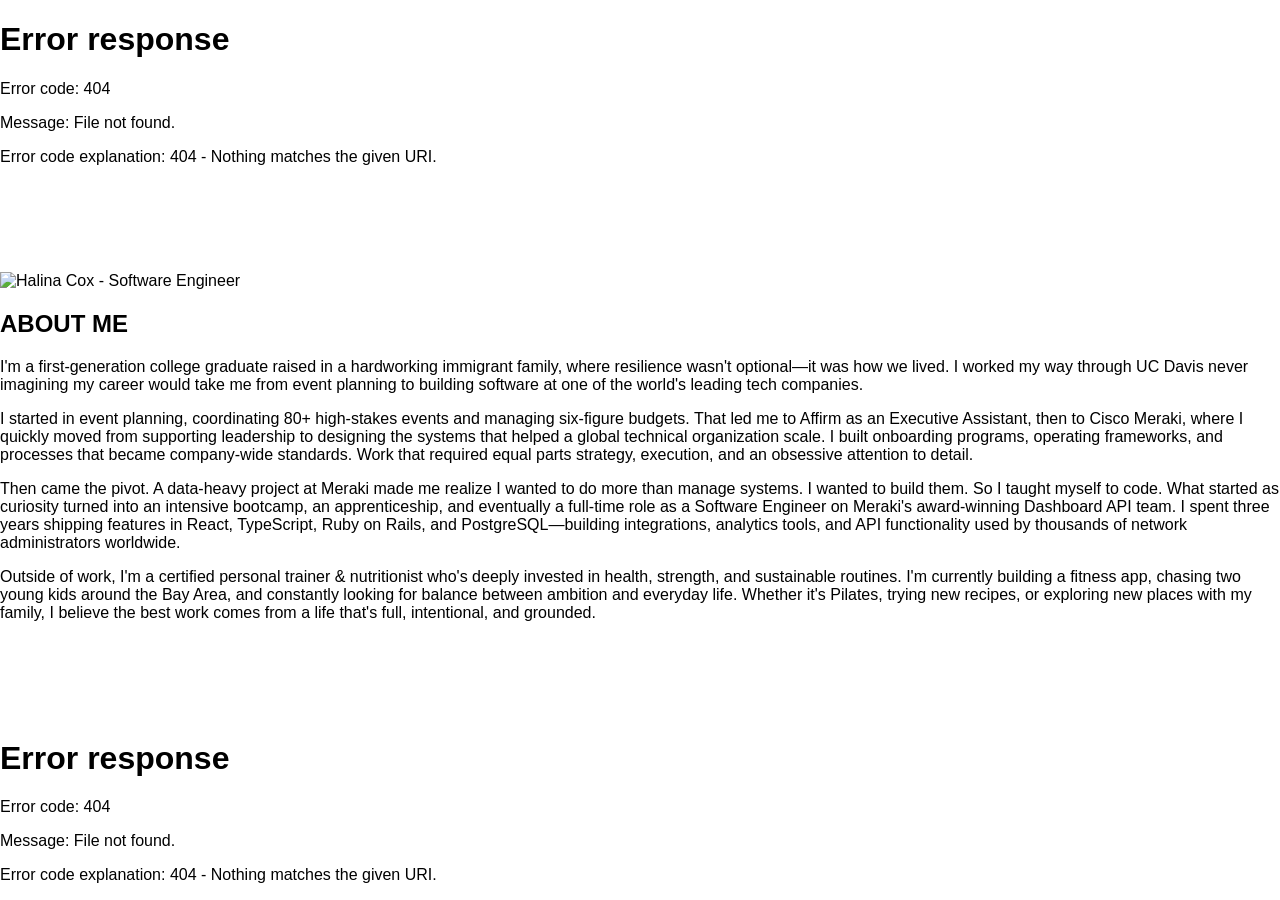
==== about/index.html @ 62ee2248 "added halina cox fit to portfolio page. Made some minor edits" ====
<!DOCTYPE html>
<html lang="en">
  <head>
    <meta charset="UTF-8">
    <meta name="viewport" content="width=device-width, initial-scale=1.0">
    <title>About - Halina Cox</title>
    
    <!-- Global styles for header/footer -->
    <link rel="stylesheet" href="/styles.css" />
    
    <!-- Page-specific styles -->
    <link rel="stylesheet" href="/about/about.css" />
  </head>
  <body>
    <!-- Include header -->
    <div id="header-placeholder"></div>

    <main>
      <section class="content">
        <div class="about-inline">
          <img
            class="about-img"
            src="/images/about-img.png"
            alt="Halina Cox - Software Engineer"
          />
          <div class="about-text">
            <h1 class="about-title">ABOUT ME</h1>
            <p>
              I'm a first-generation college graduate raised in a hardworking immigrant 
              family, where resilience wasn't optional—it was how we lived. I worked my 
              way through UC Davis never imagining my career would take me from event 
              planning to building software at one of the world's leading tech companies.
            </p>
            <p>
              I started in event planning, coordinating 80+ high-stakes events and managing 
              six-figure budgets. That led me to Affirm as an Executive Assistant, then to 
              Cisco Meraki, where I quickly moved from supporting leadership to designing 
              the systems that helped a global technical organization scale. I built onboarding 
              programs, operating frameworks, and processes that became company-wide standards. 
              Work that required equal parts strategy, execution, and an obsessive attention to 
              detail.
            </p>
            <p>
              Then came the pivot. A data-heavy project at Meraki made me realize I wanted to 
              do more than manage systems. I wanted to build them. So I taught myself to code. 
              What started as curiosity turned into an intensive bootcamp, an apprenticeship, 
              and eventually a full-time role as a Software Engineer on Meraki's award-winning 
              Dashboard API team. I spent three years shipping features in React, TypeScript, 
              Ruby on Rails, and PostgreSQL—building integrations, analytics tools, and API 
              functionality used by thousands of network administrators worldwide.
            </p>
            <p>
              Outside of work, I'm a certified personal trainer & nutritionist who's deeply 
              invested in health, strength, and sustainable routines. I'm currently building 
              a fitness app, chasing two young kids around the Bay Area, and constantly looking 
              for balance between ambition and everyday life. Whether it's Pilates, trying new 
              recipes, or exploring new places with my family, I believe the best work comes 
              from a life that's full, intentional, and grounded.
            </p>
          </div>
        </div>
      </section>
    </main>

    <!-- Include footer -->
    <div id="footer-placeholder"></div>

    <script>
      fetch('/header.html')
        .then(response => response.text())
        .then(data => {
          document.getElementById('header-placeholder').innerHTML = data;
        });

      fetch('/footer.html')
        .then(response => response.text())
        .then(data => {
          document.getElementById('footer-placeholder').innerHTML = data;
        });
    </script>
    <script src="/menu.js"></script>
  </body>
</html>
---- styles.css ----
/* ===== Global Styles - styles.css ===== */
/* Include this on ALL pages for consistent header/footer */

:root {
  --bg-dark: #0a0600;
  --text-light: #ffffff;
  --text-muted: rgb(171, 163, 152);
}

* {
  box-sizing: border-box;
}

html,
body {
  height: 100%;
  margin: 0;
}

body {
  min-height: 100vh;
  display: flex;
  flex-direction: column;
  background: white;
  font-family: Arial, Helvetica, sans-serif;
  padding-top: 0;
  padding-bottom: 0;
}

main {
  flex: 1;
  margin-top: 90px; /* Push content below fixed header */
  margin-bottom: 0; /* No bottom margin needed */
  padding-bottom: 80px; /* Space for fixed footer */
}

/* Marble background for select pages */
.marble-bg main {
  background-image: url('images/marble.jpg');
  background-size: cover;
  background-position: center;
  background-attachment: fixed;
}

/* ===== Header ===== */
.site-header {
  background-color: var(--bg-dark);
  display: flex;
  justify-content: space-between;
  align-items: center;
  padding: 30px 32px;
  letter-spacing: 3px;
  position: fixed;
  top: 0;
  left: 0;
  right: 0;
  z-index: 1000;
  height: 90px; /* Define explicit height */
  box-sizing: border-box;
}

.site-name {
  text-decoration: none;
  color: var(--text-light);
  font-size: 25px;
  cursor: pointer;
  z-index: 1001;
}

.site-name:hover {
  opacity: 0.9;
}

/* Hamburger menu button (hidden on desktop) */
.mobile-menu-toggle {
  display: none;
  flex-direction: column;
  gap: 5px;
  background: none;
  border: none;
  cursor: pointer;
  padding: 8px;
  z-index: 1001;
}

.mobile-menu-toggle span {
  width: 25px;
  height: 2px;
  background-color: var(--text-light);
  transition: all 0.3s ease;
  display: block;
}

.mobile-menu-toggle.active span:nth-child(1) {
  transform: rotate(45deg) translate(7px, 7px);
}

.mobile-menu-toggle.active span:nth-child(2) {
  opacity: 0;
}

.mobile-menu-toggle.active span:nth-child(3) {
  transform: rotate(-45deg) translate(7px, -7px);
}

/* Navigation wrapper */
.nav-wrapper {
  display: block;
}

/* Navigation */
.nav-menu {
  display: flex;
  gap: 28px;
  list-style: none;
  margin: 0;
  padding: 0;
  align-items: center;
}

.nav-menu a {
  text-decoration: none;
  color: var(--text-light);
  font-size: 12px;
  transition: color 0.2s ease;
}

.nav-menu a:hover {
  color: var(--text-muted);
}

.nav-cta {
  padding: 10px 18px;
  border-radius: 999px;
  border: 1px solid var(--text-light);
  background-color: var(--bg-dark);
  color: var(--text-light);
  font-size: 11px;
  letter-spacing: 2px;
  text-decoration: none;
  transition: background-color 0.2s ease,
              color 0.2s ease,
              border-color 0.2s ease,
              box-shadow 0.2s ease;
}

.nav-cta:hover {
  background-color: var(--text-light);
  color: #000;
  border-color: var(--text-light);
  box-shadow: 0 0 4px rgba(255, 255, 255, 0.25);
}

/* ===== Footer ===== */
.site-footer {
  background-color: var(--bg-dark);
  padding: 0;
  position: fixed;
  bottom: 0;
  left: 0;
  right: 0;
  z-index: 1000;
  height: 80px;
  box-sizing: border-box;
  display: flex;
  align-items: center;
}

.footer-inner {
  width: 100%;
  display: flex;
  justify-content: center;
  gap: 24px;
}

.site-footer a {
  display: inline-block;
  line-height: 0;
}

.site-footer img {
  width: 22px;
  height: 22px;
  opacity: 0.85;
  transition: opacity 0.2s ease,
              transform 0.2s ease,
              filter 0.2s ease;
}

.site-footer img:hover {
  opacity: 1;
  filter: drop-shadow(0 0 6px rgba(255, 255, 255, 0.85));
  transform: scale(1.06);
}

/* ===== Mobile Responsive ===== */
@media (max-width: 980px) {
  .site-header {
    padding: 20px 18px;
    letter-spacing: 2px;
    height: 70px; /* Smaller on mobile */
    justify-content: space-between; /* Space between name and hamburger */
  }

  main {
    margin-top: 70px; /* Match mobile header height */
  }

  .site-name {
    font-size: 18px;
    display: block;
  }

  /* Show hamburger menu on mobile */
  .mobile-menu-toggle {
    display: flex;
  }
  
  /* Hide desktop navigation on mobile */
  .nav-wrapper {
    display: none; /* Hidden by default on mobile */
  }

  /* Mobile navigation dropdown */
  .nav-wrapper {
    position: fixed;
    top: 70px; /* matches mobile header height */
    left: 0;
    right: 0;
    width: 100%;
    height: auto;
    background-color: var(--bg-dark);
    padding: 20px 0;
    display: none;
    z-index: 999; /* Make sure it appears above other content */
  }

  .nav-wrapper.active {
    display: block;
  }

  .nav-menu {
    flex-direction: column;
    gap: 0;
    align-items: flex-end; /* Align items to the right */
    padding: 0;
    padding-right: 18px; /* Add some padding from the edge */
  }

  .nav-menu li {
    border-bottom: 1px solid rgba(255, 255, 255, 0.1);
    width: auto; /* Don't stretch full width */
    text-align: right; /* Align text to the right */
  }

  .nav-menu a {
    display: block;
    padding: 18px 24px;
    font-size: 14px;
    letter-spacing: 1.5px;
    text-align: right; /* Align text to the right */
  }

  .nav-cta {
    margin: 16px 24px;
    text-align: center;
    display: block;
  }
}
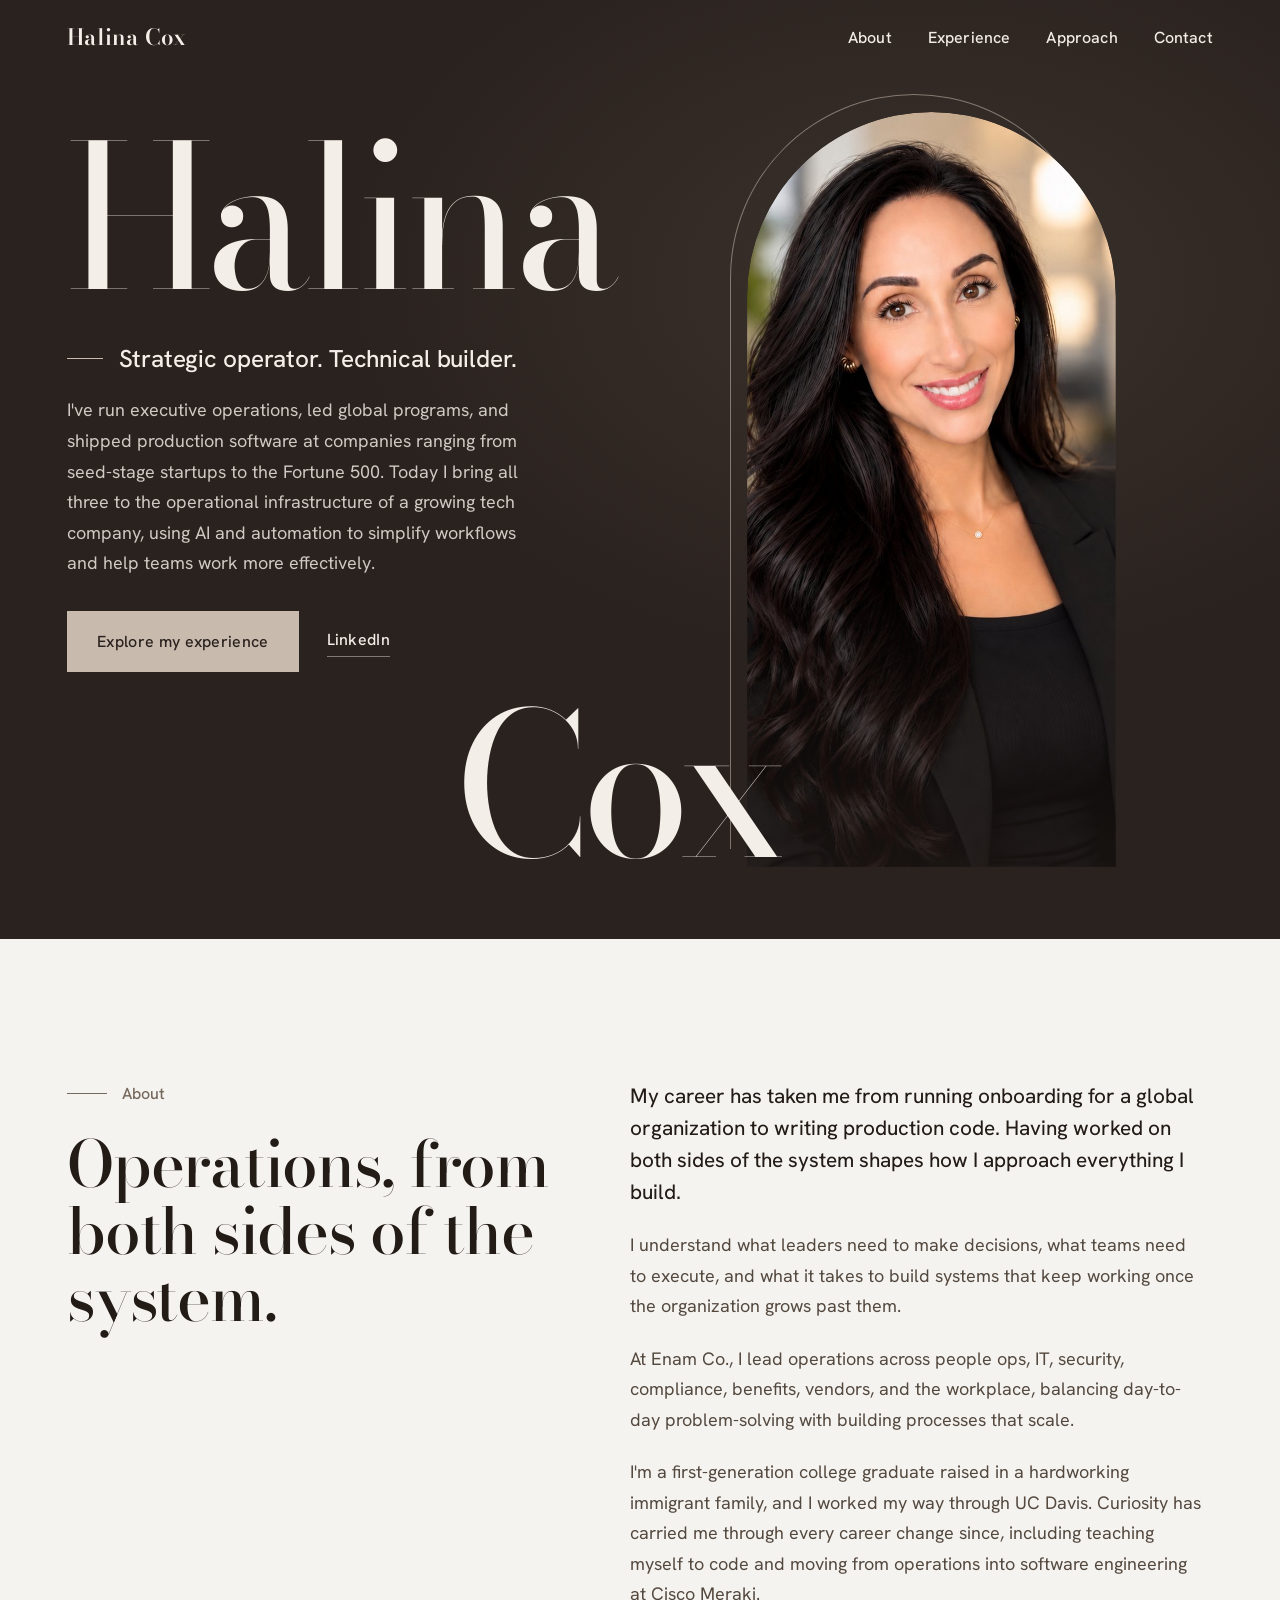
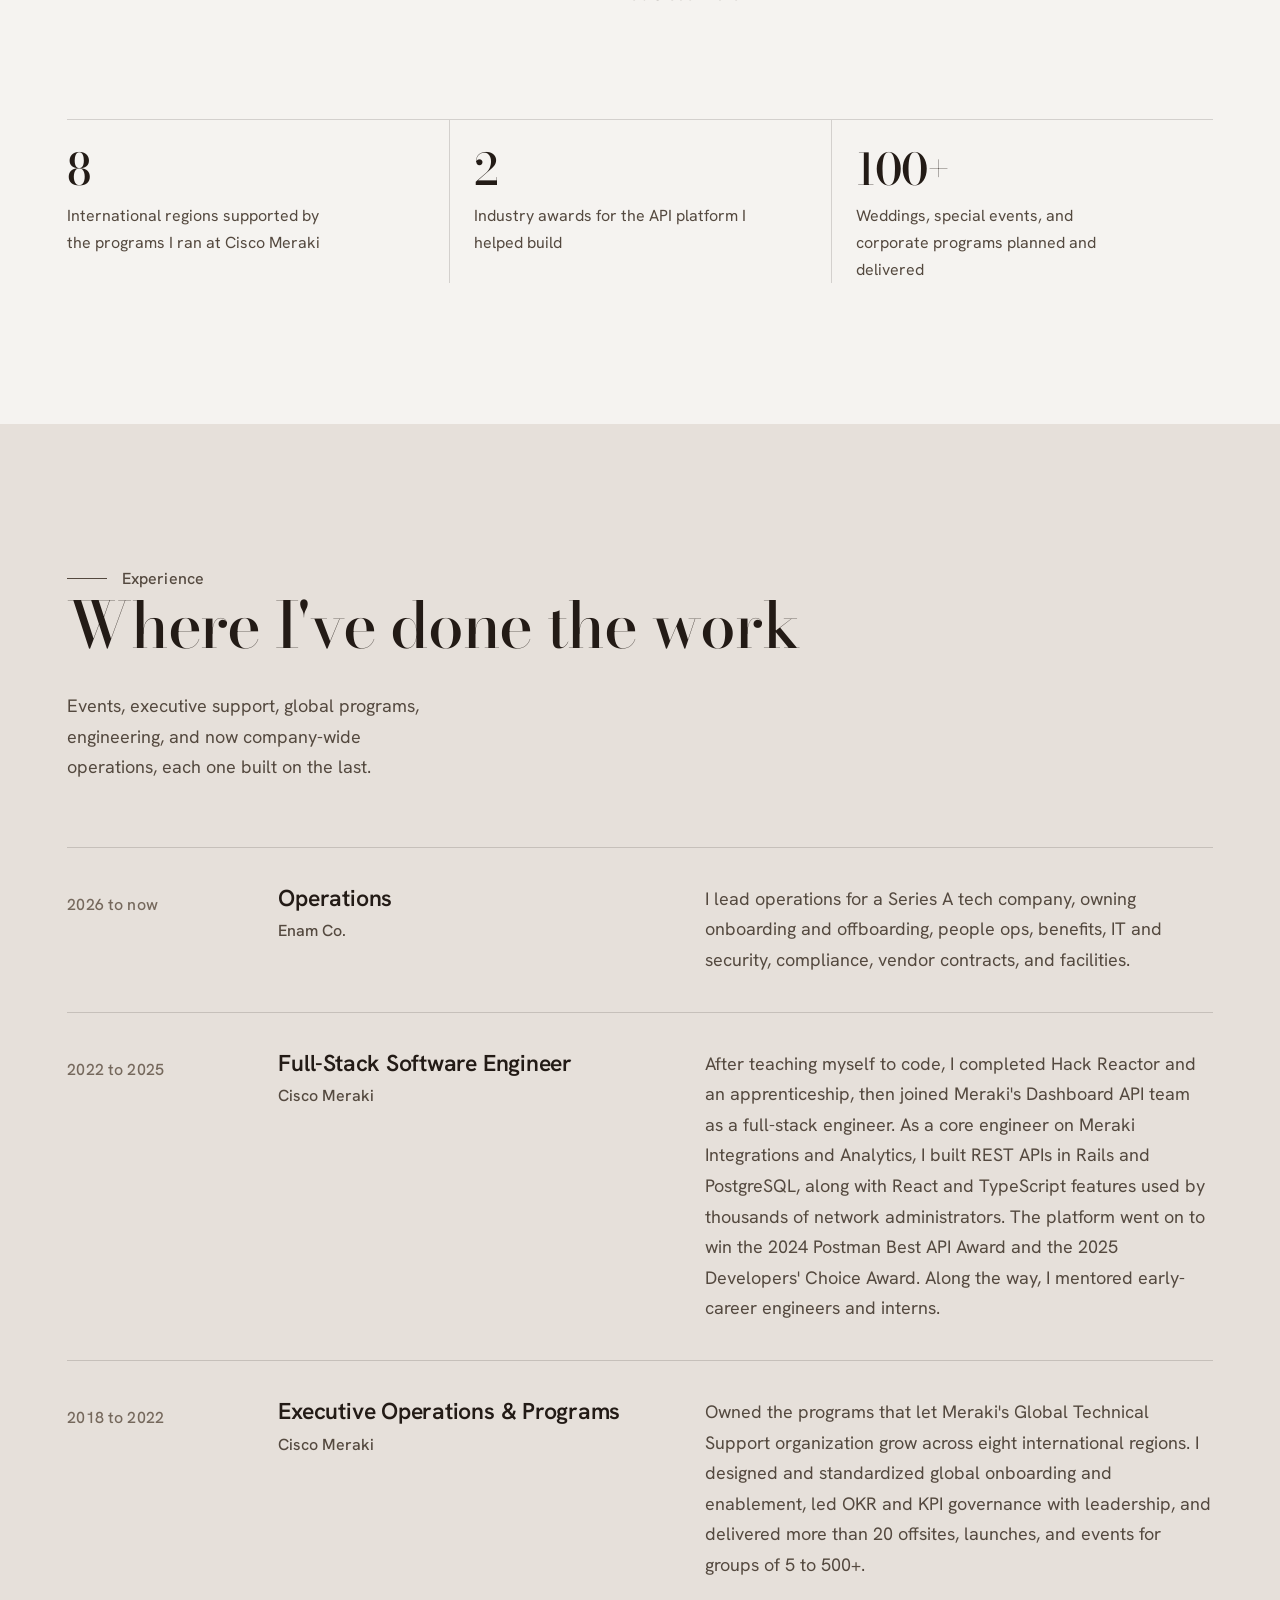
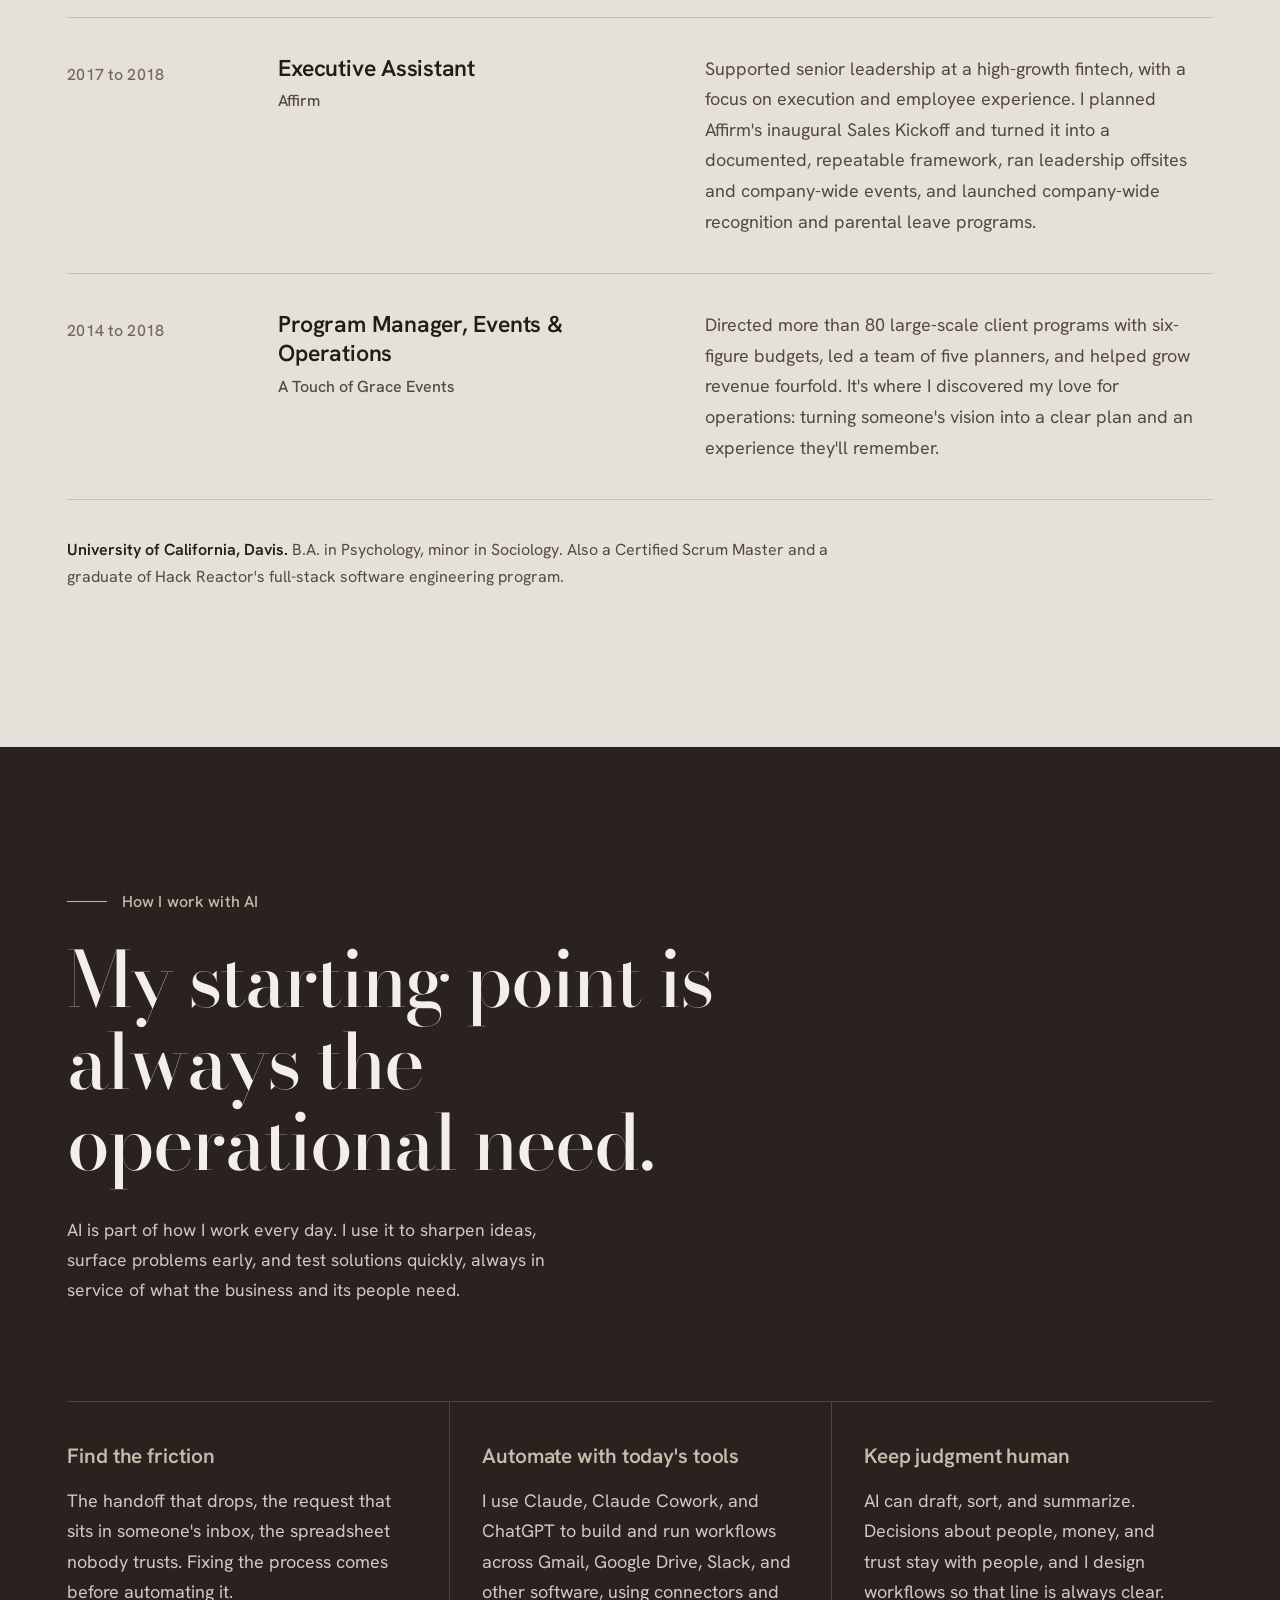
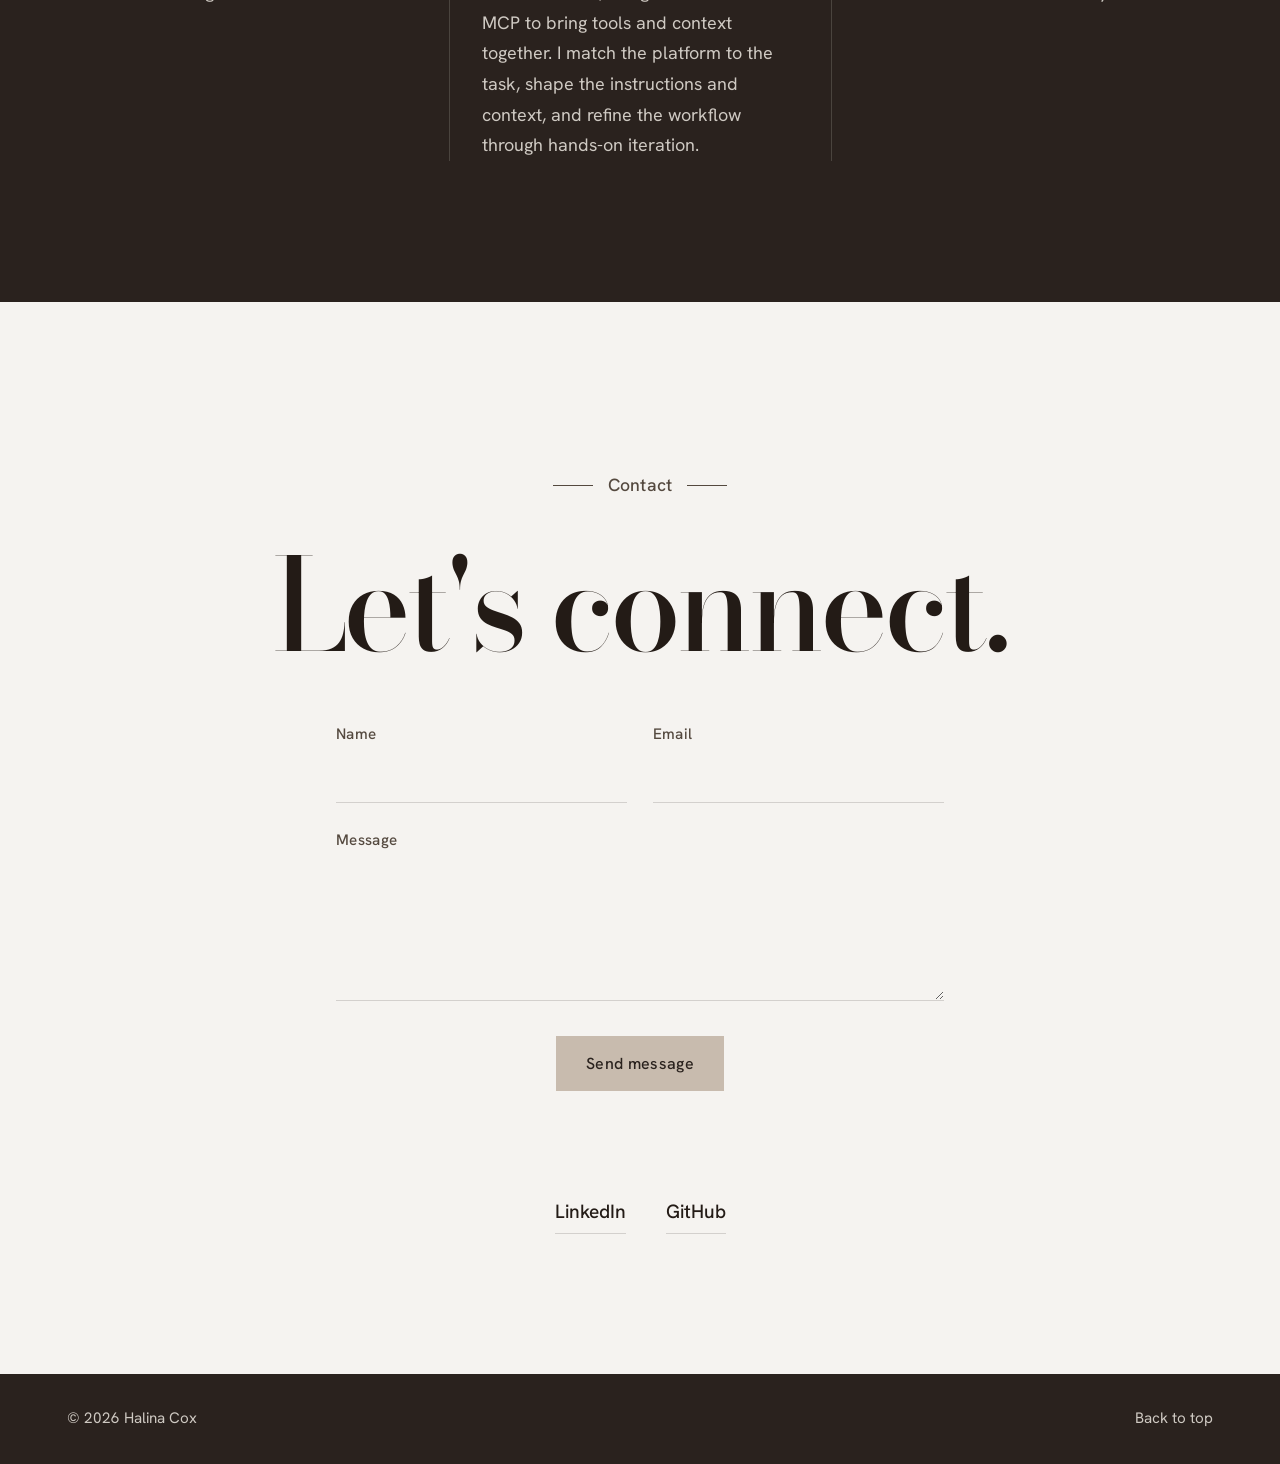
==== commit dc2072cb: "Single-page redesign Co-Authored-By: Claude Opus 4.7 <noreply@anthropic.com>" ====
--- a/about/index.html
+++ b/about/index.html
@@ -1,83 +1,3 @@
-<!DOCTYPE html>
-<html lang="en">
-  <head>
-    <meta charset="UTF-8">
-    <meta name="viewport" content="width=device-width, initial-scale=1.0">
-    <title>About - Halina Cox</title>
-    
-    <!-- Global styles for header/footer -->
-    <link rel="stylesheet" href="/styles.css" />
-    
-    <!-- Page-specific styles -->
-    <link rel="stylesheet" href="/about/about.css" />
-  </head>
-  <body>
-    <!-- Include header -->
-    <div id="header-placeholder"></div>
-
-    <main>
-      <section class="content">
-        <div class="about-inline">
-          <img
-            class="about-img"
-            src="/images/about-img.png"
-            alt="Halina Cox - Software Engineer"
-          />
-          <div class="about-text">
-            <h1 class="about-title">ABOUT ME</h1>
-            <p>
-              I'm a first-generation college graduate raised in a hardworking immigrant 
-              family, where resilience wasn't optional—it was how we lived. I worked my 
-              way through UC Davis never imagining my career would take me from event 
-              planning to building software at one of the world's leading tech companies.
-            </p>
-            <p>
-              I started in event planning, coordinating 80+ high-stakes events and managing 
-              six-figure budgets. That led me to Affirm as an Executive Assistant, then to 
-              Cisco Meraki, where I quickly moved from supporting leadership to designing 
-              the systems that helped a global technical organization scale. I built onboarding 
-              programs, operating frameworks, and processes that became company-wide standards. 
-              Work that required equal parts strategy, execution, and an obsessive attention to 
-              detail.
-            </p>
-            <p>
-              Then came the pivot. A data-heavy project at Meraki made me realize I wanted to 
-              do more than manage systems. I wanted to build them. So I taught myself to code. 
-              What started as curiosity turned into an intensive bootcamp, an apprenticeship, 
-              and eventually a full-time role as a Software Engineer on Meraki's award-winning 
-              Dashboard API team. I spent three years shipping features in React, TypeScript, 
-              Ruby on Rails, and PostgreSQL—building integrations, analytics tools, and API 
-              functionality used by thousands of network administrators worldwide.
-            </p>
-            <p>
-              Outside of work, I'm a certified personal trainer & nutritionist who's deeply 
-              invested in health, strength, and sustainable routines. I'm currently building 
-              a fitness app, chasing two young kids around the Bay Area, and constantly looking 
-              for balance between ambition and everyday life. Whether it's Pilates, trying new 
-              recipes, or exploring new places with my family, I believe the best work comes 
-              from a life that's full, intentional, and grounded.
-            </p>
-          </div>
-        </div>
-      </section>
-    </main>
-
-    <!-- Include footer -->
-    <div id="footer-placeholder"></div>
-
-    <script>
-      fetch('/header.html')
-        .then(response => response.text())
-        .then(data => {
-          document.getElementById('header-placeholder').innerHTML = data;
-        });
-
-      fetch('/footer.html')
-        .then(response => response.text())
-        .then(data => {
-          document.getElementById('footer-placeholder').innerHTML = data;
-        });
-    </script>
-    <script src="/menu.js"></script>
-  </body>
-</html>+<!DOCTYPE html><html lang="en"><head><meta charset="UTF-8"><title>Halina Cox</title>
+<meta http-equiv="refresh" content="0; url=/#about"><link rel="canonical" href="https://halinacox.com/#about"></head>
+<body><a href="/#about">Continue to halinacox.com</a></body></html>
